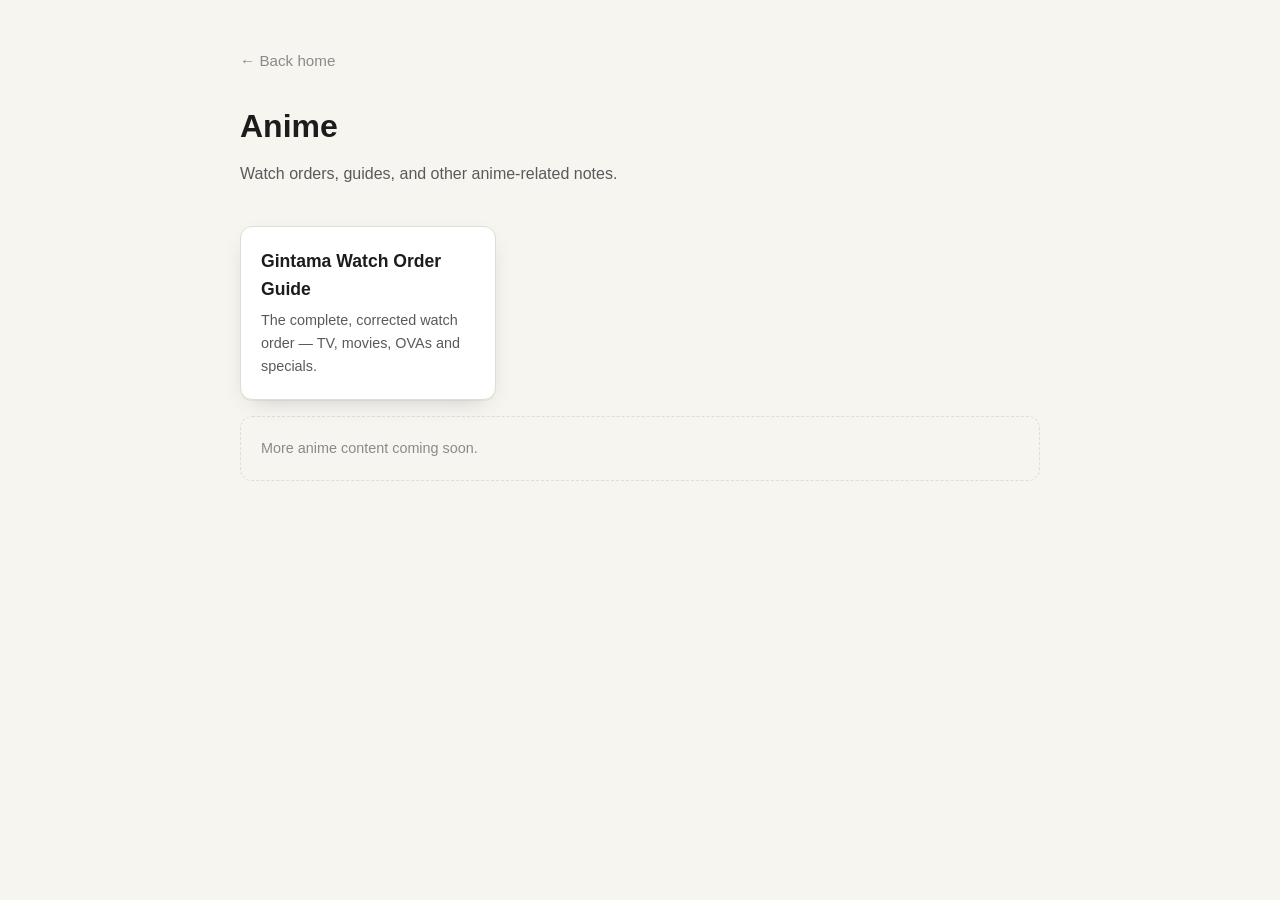
==== anime/index.html @ 998e4287 "Initial site: home, anime index, Gintama watch order guide Co-Authored-By: Claude Sonnet 5 <noreply@" ====
<!DOCTYPE html>
<html lang="en">
<head>
<meta charset="UTF-8">
<meta name="viewport" content="width=device-width, initial-scale=1">
<title>Anime &mdash; 3laa</title>
<link rel="stylesheet" href="../assets/style.css">
</head>
<body>
<div class="wrap">

  <a class="back-link" href="../">&larr; Back home</a>

  <header class="site-header">
    <h1>Anime</h1>
    <p>Watch orders, guides, and other anime-related notes.</p>
  </header>

  <main>
    <div class="card-grid">
      <a class="card-link" href="gintama-watch-order.html">
        <h3>Gintama Watch Order Guide</h3>
        <p>The complete, corrected watch order &mdash; TV, movies, OVAs and specials.</p>
      </a>
      <!-- add more anime guides/projects here later -->
    </div>
    <div class="placeholder">More anime content coming soon.</div>
  </main>

</div>
</body>
</html>
---- assets/style.css ----
:root{
  --bg:#f7f5f0;
  --surface:#ffffff;
  --ink:#1c1c1c;
  --ink-soft:#5a5a5a;
  --ink-faint:#8a8a8a;
  --line:#e0ddd3;
  --accent:#a23a2c;
  --shadow:0 1px 0 rgba(0,0,0,.04),0 8px 24px -12px rgba(0,0,0,.25);
  color-scheme:light;
}
@media (prefers-color-scheme:dark){
  :root{
    --bg:#12141c;
    --surface:#191c27;
    --ink:#ece6d6;
    --ink-soft:#b3ab98;
    --ink-faint:#7c7666;
    --line:#333a4c;
    --accent:#e1685a;
    --shadow:0 1px 0 rgba(0,0,0,.4),0 12px 30px -14px rgba(0,0,0,.7);
    color-scheme:dark;
  }
}

*{box-sizing:border-box;}
html{-webkit-text-size-adjust:100%;}
body{
  margin:0;
  background:var(--bg);
  color:var(--ink);
  font-family:-apple-system,BlinkMacSystemFont,"Segoe UI",Roboto,sans-serif;
  padding-inline:24px;
  line-height:1.6;
}
a{color:var(--accent);text-decoration:none;}
a:hover{text-decoration:underline;}
.wrap{max-width:800px;margin:0 auto;padding-block:48px 96px;}

header.site-header{margin-bottom:40px;}
header.site-header h1{font-size:2rem;margin:0 0 8px;}
header.site-header p{color:var(--ink-soft);margin:0;max-width:60ch;}

.back-link{display:inline-block;margin-bottom:28px;font-size:.95rem;color:var(--ink-faint);}

.card-grid{
  display:grid;
  grid-template-columns:repeat(auto-fill,minmax(220px,1fr));
  gap:16px;
  margin-top:24px;
}
.card-link{
  display:block;
  background:var(--surface);
  border:1px solid var(--line);
  border-radius:12px;
  box-shadow:var(--shadow);
  padding:20px;
  color:var(--ink);
}
.card-link:hover{border-color:var(--accent);text-decoration:none;}
.card-link h3{margin:0 0 6px;font-size:1.1rem;}
.card-link p{margin:0;color:var(--ink-soft);font-size:.9rem;}

.placeholder{
  color:var(--ink-faint);
  font-size:.9rem;
  border:1px dashed var(--line);
  border-radius:12px;
  padding:20px;
  margin-top:16px;
}

footer.site-footer{
  margin-top:64px;
  padding-top:24px;
  border-top:1px solid var(--line);
  color:var(--ink-faint);
  font-size:.85rem;
}

@media (max-width:600px){
  body{padding-inline:18px;}
  .wrap{padding-block:32px 72px;}
}
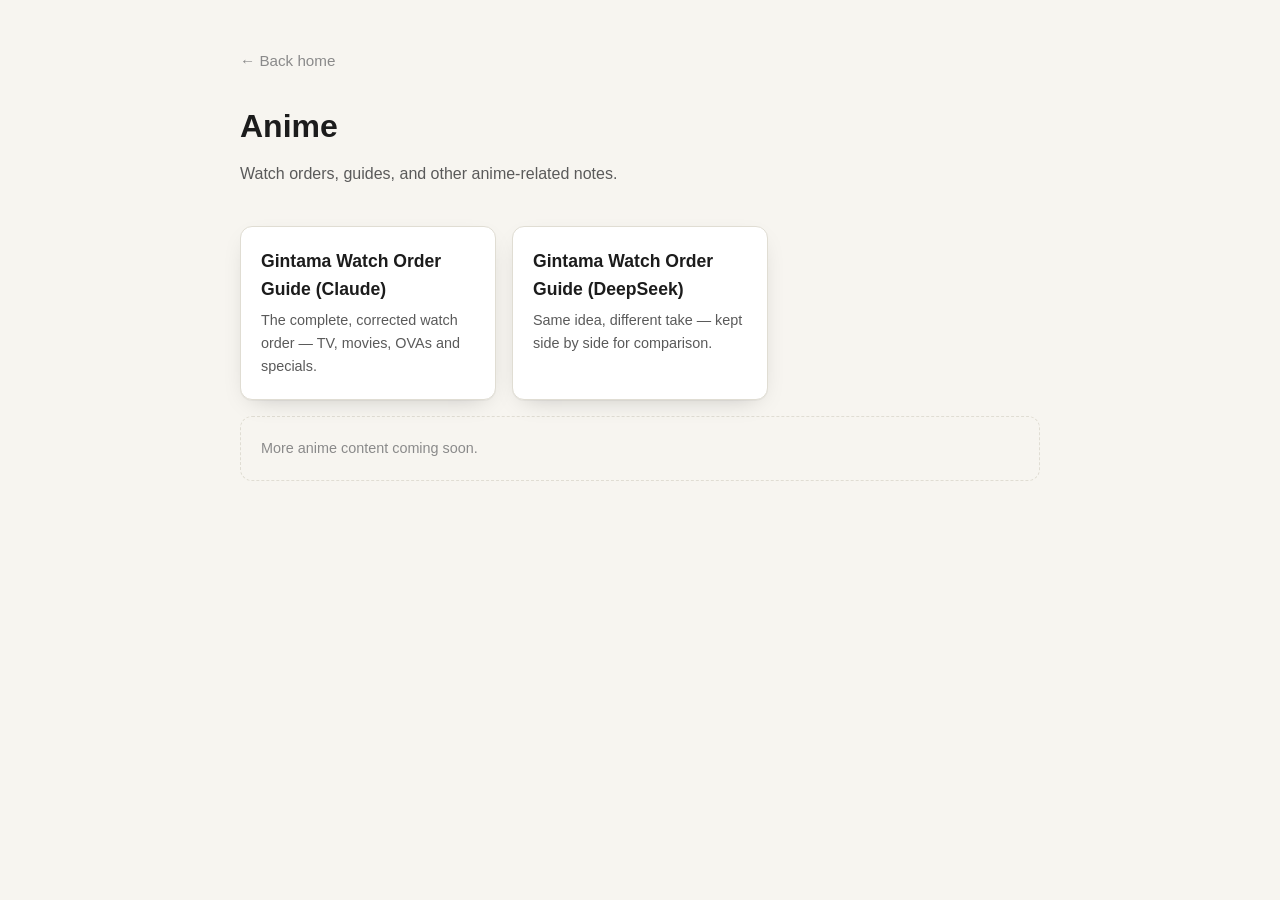
==== commit d31799b0: "Add DeepSeek-generated Gintama watch order page for comparison Co-Authored-By: Claude Sonnet 5 <nore" ====
--- a/anime/index.html
+++ b/anime/index.html
@@ -19,8 +19,12 @@
   <main>
     <div class="card-grid">
       <a class="card-link" href="gintama-watch-order.html">
-        <h3>Gintama Watch Order Guide</h3>
+        <h3>Gintama Watch Order Guide (Claude)</h3>
         <p>The complete, corrected watch order &mdash; TV, movies, OVAs and specials.</p>
+      </a>
+      <a class="card-link" href="gintama-watch-order-ds.html">
+        <h3>Gintama Watch Order Guide (DeepSeek)</h3>
+        <p>Same idea, different take &mdash; kept side by side for comparison.</p>
       </a>
       <!-- add more anime guides/projects here later -->
     </div>
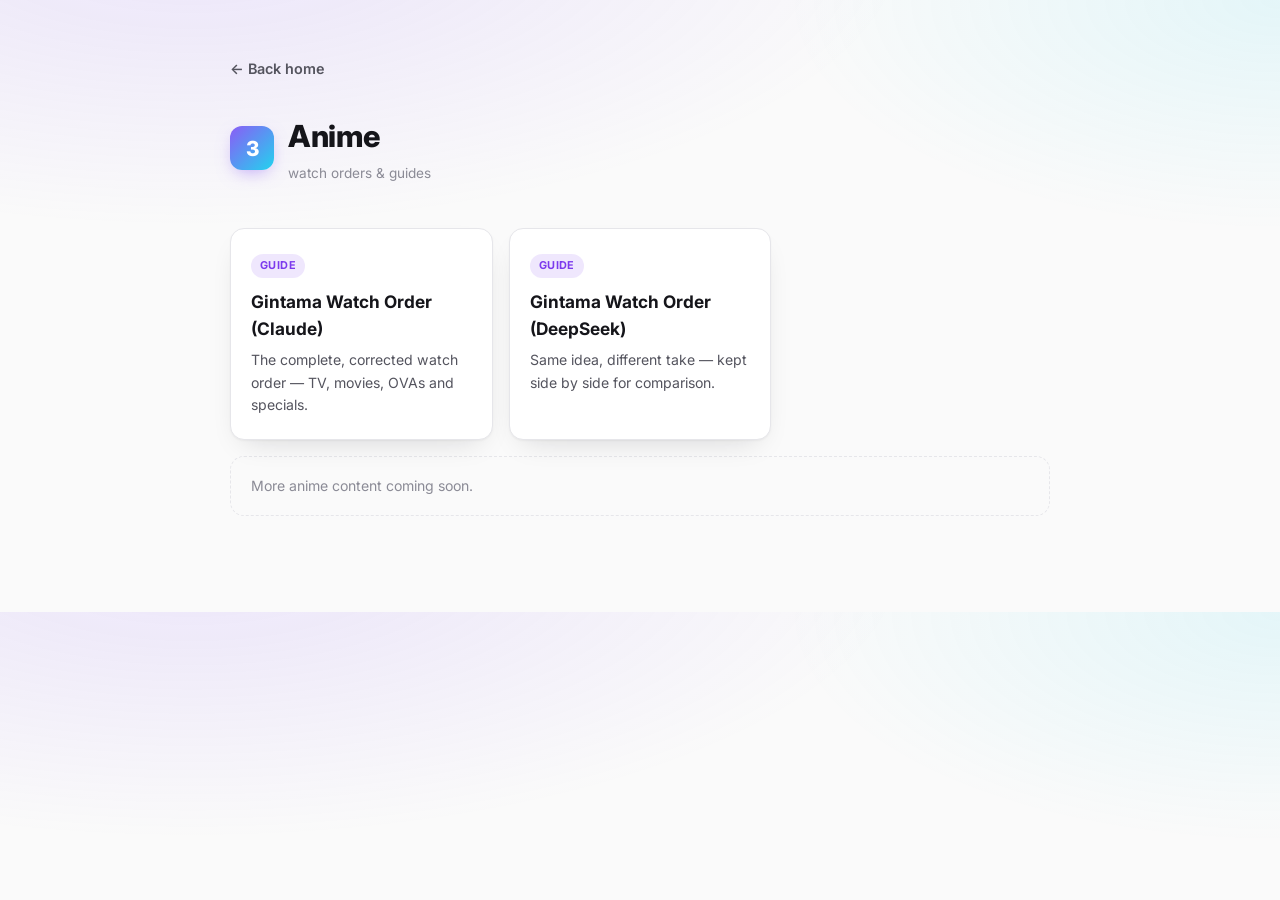
==== commit adea83e4: "Redesign blog with its own modern look, add favicon and social links Gives the home/anime index page" ====
--- a/anime/index.html
+++ b/anime/index.html
@@ -4,6 +4,9 @@
 <meta charset="UTF-8">
 <meta name="viewport" content="width=device-width, initial-scale=1">
 <title>Anime &mdash; 3laa</title>
+<link rel="icon" type="image/svg+xml" href="../favicon.svg">
+<link rel="preconnect" href="https://fonts.gstatic.com" crossorigin>
+<link rel="stylesheet" href="https://fonts.googleapis.com/css2?family=Inter:wght@400;500;600;700;800&display=swap">
 <link rel="stylesheet" href="../assets/style.css">
 </head>
 <body>
@@ -12,18 +15,25 @@
   <a class="back-link" href="../">&larr; Back home</a>
 
   <header class="site-header">
-    <h1>Anime</h1>
-    <p>Watch orders, guides, and other anime-related notes.</p>
+    <div class="brand">
+      <div class="brand-mark">3</div>
+      <div>
+        <h1>Anime</h1>
+        <div class="tagline">watch orders &amp; guides</div>
+      </div>
+    </div>
   </header>
 
   <main>
     <div class="card-grid">
       <a class="card-link" href="gintama-watch-order.html">
-        <h3>Gintama Watch Order Guide (Claude)</h3>
+        <span class="card-tag">Guide</span>
+        <h3>Gintama Watch Order (Claude)</h3>
         <p>The complete, corrected watch order &mdash; TV, movies, OVAs and specials.</p>
       </a>
       <a class="card-link" href="gintama-watch-order-ds.html">
-        <h3>Gintama Watch Order Guide (DeepSeek)</h3>
+        <span class="card-tag">Guide</span>
+        <h3>Gintama Watch Order (DeepSeek)</h3>
         <p>Same idea, different take &mdash; kept side by side for comparison.</p>
       </a>
       <!-- add more anime guides/projects here later -->
--- a/assets/style.css
+++ b/assets/style.css
@@ -1,24 +1,32 @@
 :root{
-  --bg:#f7f5f0;
+  --bg:#fafafa;
   --surface:#ffffff;
-  --ink:#1c1c1c;
-  --ink-soft:#5a5a5a;
-  --ink-faint:#8a8a8a;
-  --line:#e0ddd3;
-  --accent:#a23a2c;
-  --shadow:0 1px 0 rgba(0,0,0,.04),0 8px 24px -12px rgba(0,0,0,.25);
+  --surface-2:#f2f2f5;
+  --ink:#15151a;
+  --ink-soft:#54545e;
+  --ink-faint:#8b8b96;
+  --line:#e6e6ea;
+  --accent-a:#8b5cf6;
+  --accent-b:#22d3ee;
+  --accent-solid:#7c3aed;
+  --shadow:0 1px 2px rgba(15,15,20,.04),0 12px 28px -14px rgba(15,15,20,.18);
+  --radius-lg:20px;
+  --radius-md:14px;
   color-scheme:light;
 }
 @media (prefers-color-scheme:dark){
   :root{
-    --bg:#12141c;
-    --surface:#191c27;
-    --ink:#ece6d6;
-    --ink-soft:#b3ab98;
-    --ink-faint:#7c7666;
-    --line:#333a4c;
-    --accent:#e1685a;
-    --shadow:0 1px 0 rgba(0,0,0,.4),0 12px 30px -14px rgba(0,0,0,.7);
+    --bg:#0b0b0f;
+    --surface:#131318;
+    --surface-2:#1b1b22;
+    --ink:#f1f1f4;
+    --ink-soft:#a8a8b3;
+    --ink-faint:#6c6c78;
+    --line:#26262f;
+    --accent-a:#a78bfa;
+    --accent-b:#5eead4;
+    --accent-solid:#a78bfa;
+    --shadow:0 1px 2px rgba(0,0,0,.3),0 16px 36px -16px rgba(0,0,0,.6);
     color-scheme:dark;
   }
 }
@@ -27,59 +35,111 @@
 html{-webkit-text-size-adjust:100%;}
 body{
   margin:0;
-  background:var(--bg);
+  background:
+    radial-gradient(1200px 480px at 15% -10%, color-mix(in srgb, var(--accent-a) 14%, transparent), transparent 60%),
+    radial-gradient(900px 420px at 100% 0%, color-mix(in srgb, var(--accent-b) 10%, transparent), transparent 55%),
+    var(--bg);
   color:var(--ink);
-  font-family:-apple-system,BlinkMacSystemFont,"Segoe UI",Roboto,sans-serif;
+  font-family:"Inter",-apple-system,BlinkMacSystemFont,"Segoe UI",Roboto,sans-serif;
   padding-inline:24px;
   line-height:1.6;
+  -webkit-font-smoothing:antialiased;
 }
-a{color:var(--accent);text-decoration:none;}
+a{color:var(--accent-solid);text-decoration:none;}
 a:hover{text-decoration:underline;}
-.wrap{max-width:800px;margin:0 auto;padding-block:48px 96px;}
+.wrap{max-width:820px;margin:0 auto;padding-block:56px 96px;}
 
-header.site-header{margin-bottom:40px;}
-header.site-header h1{font-size:2rem;margin:0 0 8px;}
-header.site-header p{color:var(--ink-soft);margin:0;max-width:60ch;}
+/* ---------- Header / brand ---------- */
+header.site-header{margin-bottom:44px;}
+.brand{display:flex;align-items:center;gap:14px;}
+.brand-mark{
+  width:44px;height:44px;border-radius:12px;flex:none;
+  background:linear-gradient(135deg,var(--accent-a),var(--accent-b));
+  display:flex;align-items:center;justify-content:center;
+  font-weight:800;font-size:1.3rem;color:#fff;
+  box-shadow:0 6px 18px -6px color-mix(in srgb, var(--accent-a) 60%, transparent);
+}
+header.site-header h1{
+  font-size:1.9rem;margin:0;letter-spacing:-.01em;font-weight:800;
+}
+header.site-header .tagline{color:var(--ink-faint);font-size:.85rem;margin-top:2px;}
+header.site-header p.bio{color:var(--ink-soft);margin:20px 0 0;max-width:60ch;font-size:1.02rem;}
 
-.back-link{display:inline-block;margin-bottom:28px;font-size:.95rem;color:var(--ink-faint);}
+/* ---------- Socials ---------- */
+.socials{display:flex;flex-wrap:wrap;gap:10px;margin-top:22px;}
+.social-pill{
+  display:inline-flex;align-items:center;gap:8px;
+  padding:9px 16px 9px 12px;border-radius:99px;
+  background:var(--surface);border:1px solid var(--line);
+  color:var(--ink);font-size:.88rem;font-weight:600;
+  box-shadow:var(--shadow);
+  transition:transform .15s ease, border-color .15s ease;
+}
+.social-pill:hover{transform:translateY(-2px);border-color:var(--accent-solid);text-decoration:none;}
+.social-pill svg{width:17px;height:17px;flex:none;}
+.social-pill .handle{color:var(--ink-faint);font-weight:500;}
+
+/* ---------- Nav / back link ---------- */
+.back-link{
+  display:inline-flex;align-items:center;gap:6px;
+  margin-bottom:32px;font-size:.9rem;font-weight:600;color:var(--ink-soft);
+}
+.back-link:hover{color:var(--accent-solid);text-decoration:none;}
+
+/* ---------- Sections ---------- */
+main h2{font-size:1.1rem;font-weight:700;margin:0 0 4px;letter-spacing:-.005em;}
+.section-sub{color:var(--ink-faint);font-size:.9rem;margin:0 0 20px;}
 
 .card-grid{
   display:grid;
-  grid-template-columns:repeat(auto-fill,minmax(220px,1fr));
+  grid-template-columns:repeat(auto-fill,minmax(240px,1fr));
   gap:16px;
-  margin-top:24px;
+  margin-top:20px;
 }
 .card-link{
-  display:block;
+  display:block;position:relative;
   background:var(--surface);
   border:1px solid var(--line);
-  border-radius:12px;
+  border-radius:var(--radius-md);
   box-shadow:var(--shadow);
-  padding:20px;
+  padding:22px 20px;
   color:var(--ink);
+  transition:transform .18s ease, border-color .18s ease, box-shadow .18s ease;
 }
-.card-link:hover{border-color:var(--accent);text-decoration:none;}
-.card-link h3{margin:0 0 6px;font-size:1.1rem;}
-.card-link p{margin:0;color:var(--ink-soft);font-size:.9rem;}
+.card-link:hover{
+  transform:translateY(-3px);
+  border-color:color-mix(in srgb, var(--accent-solid) 45%, var(--line));
+  text-decoration:none;
+}
+.card-link h3{margin:0 0 6px;font-size:1.08rem;font-weight:700;}
+.card-link p{margin:0;color:var(--ink-soft);font-size:.88rem;}
+.card-tag{
+  display:inline-block;font-size:.68rem;font-weight:700;letter-spacing:.04em;text-transform:uppercase;
+  color:var(--accent-solid);background:color-mix(in srgb, var(--accent-solid) 12%, transparent);
+  border-radius:99px;padding:3px 9px;margin-bottom:10px;
+}
 
 .placeholder{
   color:var(--ink-faint);
-  font-size:.9rem;
+  font-size:.88rem;
   border:1px dashed var(--line);
-  border-radius:12px;
-  padding:20px;
+  border-radius:var(--radius-md);
+  padding:18px 20px;
   margin-top:16px;
 }
 
 footer.site-footer{
   margin-top:64px;
-  padding-top:24px;
+  padding-top:22px;
   border-top:1px solid var(--line);
   color:var(--ink-faint);
-  font-size:.85rem;
+  font-size:.82rem;
+  display:flex;flex-wrap:wrap;gap:8px 16px;align-items:center;justify-content:space-between;
 }
 
 @media (max-width:600px){
   body{padding-inline:18px;}
-  .wrap{padding-block:32px 72px;}
+  .wrap{padding-block:40px 72px;}
+  header.site-header h1{font-size:1.6rem;}
+  footer.site-footer{justify-content:flex-start;}
 }
